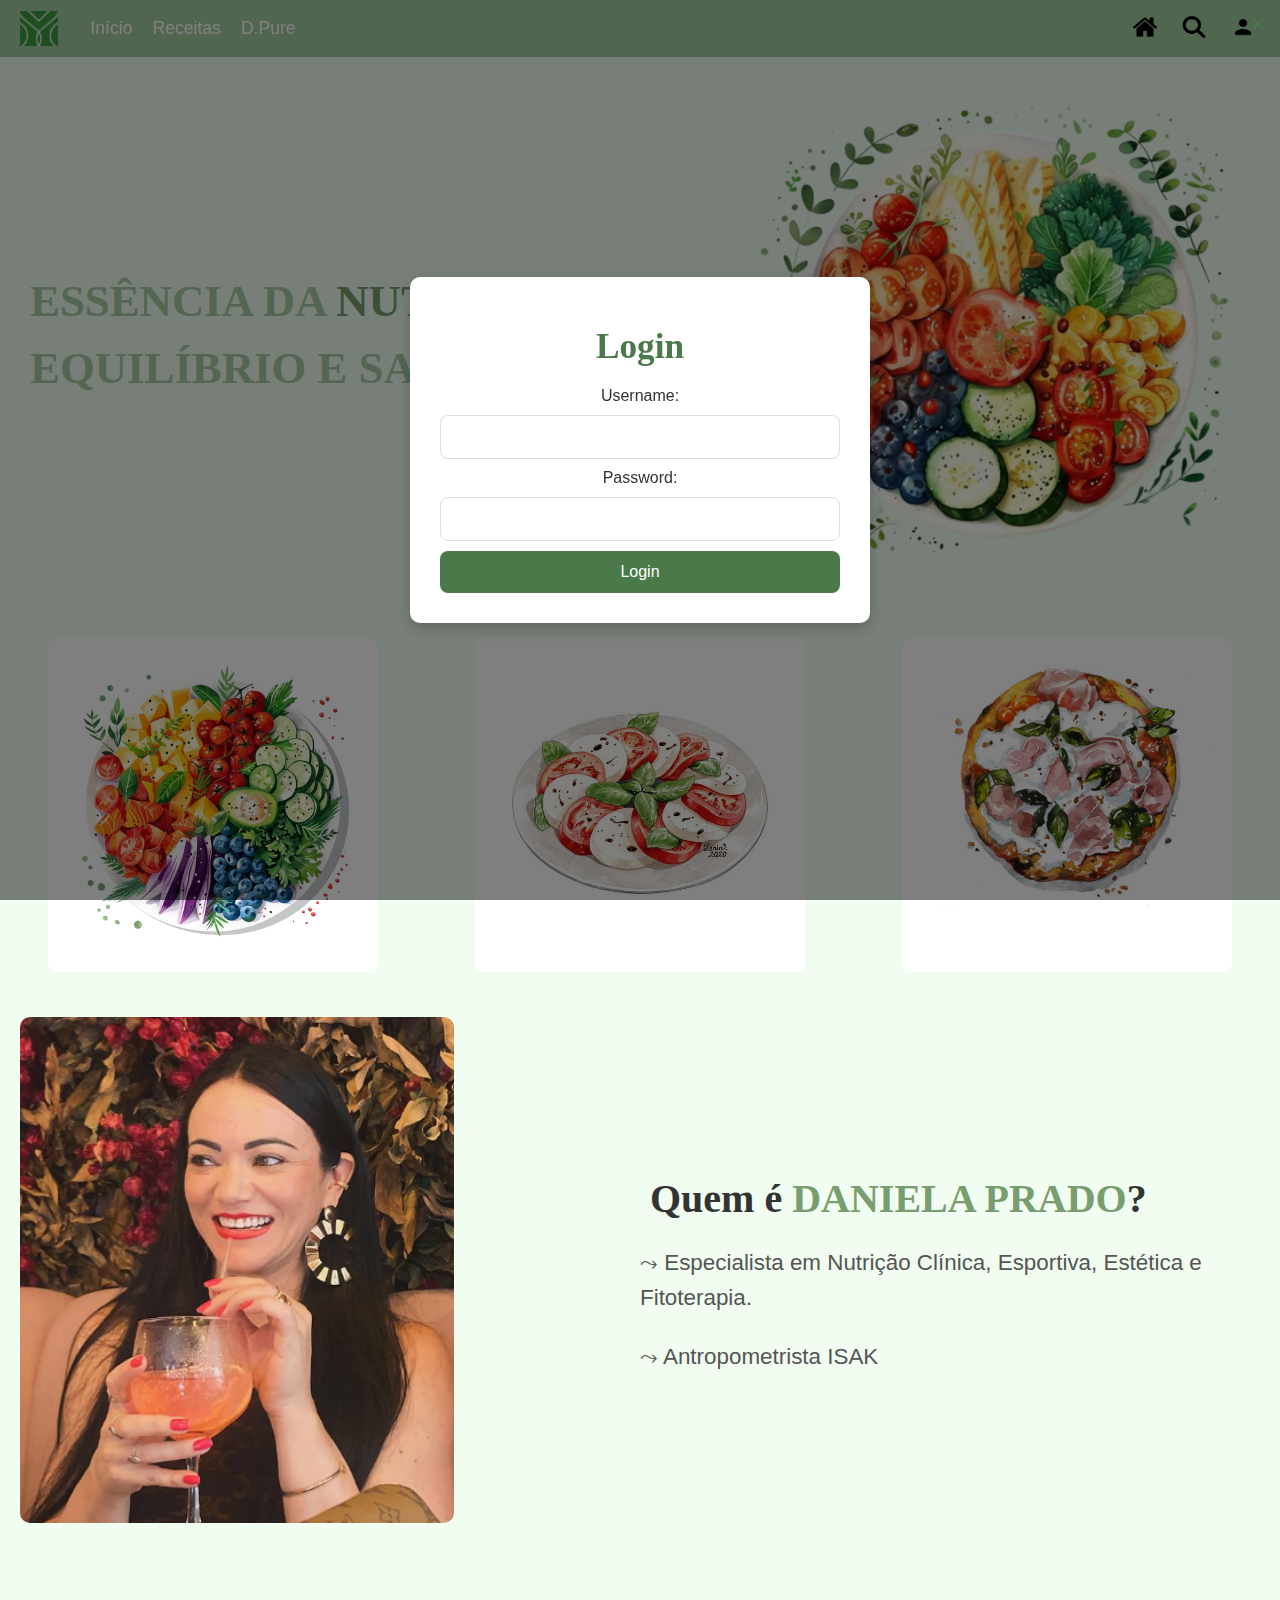
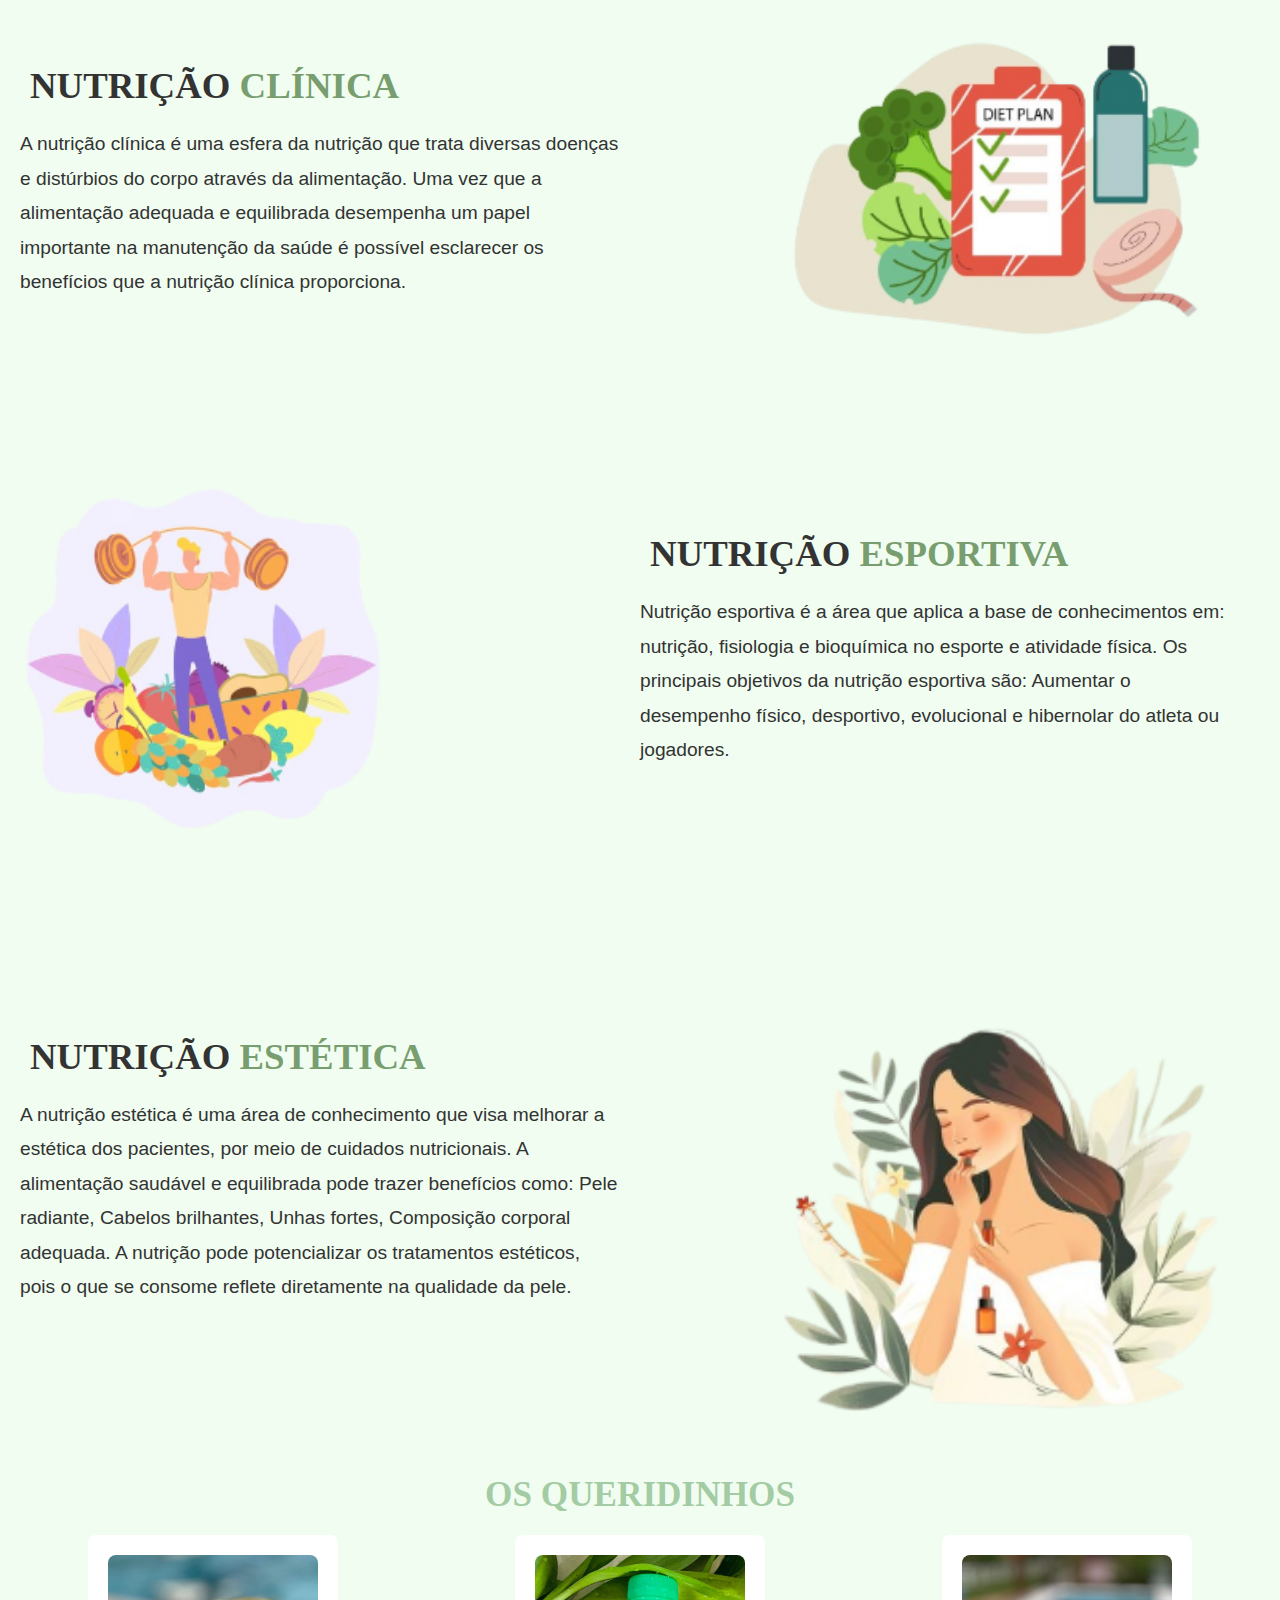
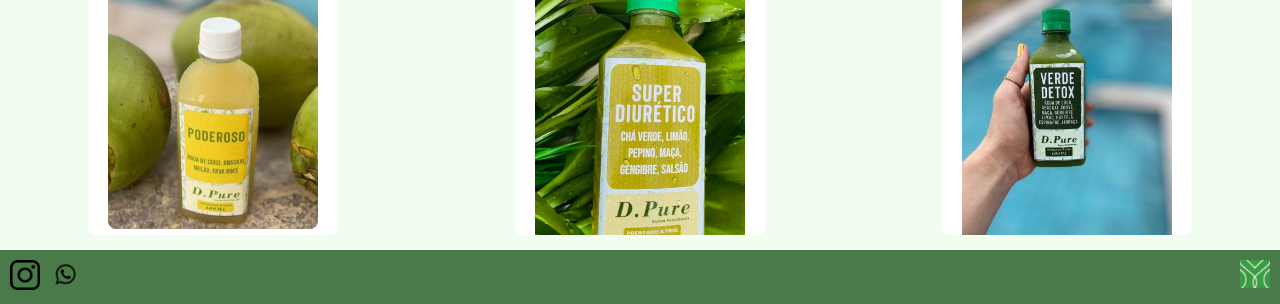
==== SEMINARIO_FINAL/index.html @ 7d07df60 "APRESENTAÇÃO FINAL WEB" ====
<!DOCTYPE html>
<html lang="en">
<head>
    <meta charset="UTF-8">
    <meta name="viewport" content="width=device-width, initial-scale=1.0">
    <title>DANIELA PRADO</title>
    <link rel="stylesheet" href="styles.css">
</head>
<body>
<!-- Navigation -->
<nav class="navbar">
    <img src="icons/logo.png" alt="Logo" class="logo-img"> <!-- Added logo -->
    <ul class="nav-links">
        <li><a href="index.html">Início</a></li>
        <li><a href="/recipes/recipes.html">Receitas</a></li>
        <li><a href="/SEMINARIO_FINAL/juice/juice.html#home">D.Pure</a></li>
    </ul>
    <div class="nav-icons">
        <button class="icon-btn"><img src="icons/home-draw.png" alt="Home"></button>
        <button class="icon-btn"><img src="icons/search-draw.png" alt="Search"></button>
        <button class="icon-btn" id="person-icon"><img src="icons/person-draw.png" alt="Login"></button>
    </div>
</nav>

<!-- Login Modal -->
<div id="login-modal" class="modal">
    <div class="modal-content">
        <span class="close">&times;</span>
        <h2>Login</h2>
        <form id="login-section">
            <label for="username">Username:</label>
            <input type="text" id="username" name="username">
            <label for="password">Password:</label>
            <input type="password" id="password" name="password">
            <button type="submit">Login</button>
        </form>
    </div>
</div>

<!-- Seção de Perfil -->
<div id="profile-section" style="display:none;">
    <h2 id="welcome-message"></h2>
    <p>Seja bem-vindo ao seu perfil.</p>
    <button id="logout-button">Sair</button>
</div>


<!-- Header -->
<header>
    <div class="header-content">
        <h1>ESSÊNCIA DA <span class="green-text">NUTRIÇÃO:</span></h1>
        <h1>EQUILÍBRIO E SAÚDE</h1>
    </div>
    <img src="image/image.png" alt="Header Image" class="header-img">
</header>

<!-- Famous Recipes Section -->
<section id="recipes">
    <div class="recipe-list">
        <div class="recipe">
            <a href="recipes/recipes.html">
                <img src="image/recipe1.png" alt="Recipe 1">
            </a>
        </div>
        <div class="recipe">
            <a href="recipes/recipes.html">
                <img src="image/recipe2.png" alt="Recipe 2">
            </a>
        </div>
        <div class="recipe">
            <a href="recipes/recipes.html">
                <img src="image/recipe3.png" alt="Recipe 3">
            </a>
        </div>
    </div>
</section>

<!-- About Section -->
<section id="about">
    <div class="about-container">
        <img src="image/daniela.png" alt="Imagem de Daniela">
        <div class="header-content">
            <h1>Quem é <span class="green-text">DANIELA PRADO</span>?</h1>
            <p>⤳ Especialista em Nutrição Clínica, Esportiva, Estética e Fitoterapia.</p>
            <p2>⤳ Antropometrista ISAK<p2>
        </div>
    </div>
</section>


<section id="diet">
    <div class="header-content">
        <h1>NUTRIÇÃO <span class="green-text">CLÍNICA</span></h1>
        <p>A nutrição clínica é uma esfera da nutrição que trata diversas
            doenças e distúrbios do corpo através da alimentação. Uma vez
            que a alimentação adequada e equilibrada desempenha um papel
            importante na manutenção da saúde é possível esclarecer os
            benefícios que a nutrição clínica proporciona.</p>
    </div>
    <img src="image/diet.png" alt="Header Image" class="header-img" width="400">
</section>
<section id="sport">
    <div class="sport-container">
        <img src="image/sport.png" alt="Sport Image" class="header-img">
        <div class="header-content">
            <h1>NUTRIÇÃO <span class="green-text">ESPORTIVA</span></h1>
            <p>Nutrição esportiva é a área que aplica a base de conhecimentos em:
                nutrição, fisiologia e bioquímica no esporte e atividade física.
                Os principais objetivos da nutrição esportiva são:
                Aumentar o desempenho físico, desportivo, evolucional e hibernolar do atleta ou jogadores.</p>
        </div>
    </div>
</section>
<section id="diet">
    <div class="header-content">
        <h1>NUTRIÇÃO <span class="green-text">ESTÉTICA</span></h1>
        <p>A nutrição estética é uma área de conhecimento que visa
            melhorar a estética dos pacientes, por meio de cuidados nutricionais.
            A alimentação saudável e equilibrada pode trazer benefícios como:
            Pele radiante, Cabelos brilhantes, Unhas fortes, Composição corporal adequada.
            A nutrição pode potencializar os tratamentos estéticos, pois o que se
            consome reflete diretamente na qualidade da pele.</p>
    </div>
    <img src="image/img.png" alt="Header Image" class="header-img" width="400">
</section>

<!-- Famous Juices Section -->
<section id="juices">
    <h2>OS QUERIDINHOS</h2>
    <div class="juice-list">
        <div class="juice">
            <a href="juice/juice.html">
                <img src="image/juice1.png" alt="Juice 1">
                <h3>PODEROSO</h3>
            </a>
        </div>
        <div class="juice">
            <a href="juice/juice.html">
                <img src="image/juice2.png" alt="Juice 2">
                <h3>SUPER DIURÉTICO</h3>
            </a>
        </div>
        <div class="juice">
            <a href="juice/juice.html">
                <img src="image/juice3.png" alt="Juice 3">
                <h3>VERDE DETOX</h3>
            </a>
        </div>
    </div>
</section>

<!-- Footer -->
<footer>
    <div class="social-icons">
        <a href="https://www.instagram.com/daniellapradonutri/"><img src="icons/instagram-draw.png" alt="Instagram"></a>
        <a href="https://whatsapp.com"><img src="icons/whatsapp-draw.png" alt="WhatsApp"></a>
    </div>
    <div class="logo">
        <img src="/icons/logo.png" alt="Logo">
    </div>
</footer>

<script src="script.js"></script>
</body>
</html>
---- SEMINARIO_FINAL/styles.css ----
body {
    margin: 0;
    font-family: Arial, sans-serif;
    background-color: #f0fdf0;
    color: #333;
    box-sizing: border-box;
}

/* Navbar */
.navbar {
    background-color: rgba(143, 191, 143, 0.8);
    padding: 10px 20px;
    display: flex;
    justify-content: space-between;
    align-items: center;
    position: sticky;
    top: 0;
    z-index: 1000;
    width: 100%;
    box-sizing: border-box;
}

.logo-img {
    max-width: 38px;
    height: auto;
}

.nav-links {
    list-style-type: none;
    display: flex;
    gap: 20px;
    padding-left: 0;
    margin: 0;
    margin-left: -800px; /* Move os links mais para a esquerda */
    hover: 20px;
}

.nav-links a {
    color: #fff;
    text-decoration: none;
    font-size: 1.1rem;
}

.nav-icons {
    display: flex;
    gap: 15px;
}
.icon-btn img {
    width: 24px;
    height: 24px;
}

.icon-btn {
    background-color: transparent;
    border: none;
    cursor: pointer;
    padding: 5px;
}

.icon-btn:hover {
    background-color: #648d5b;
    border-radius: 100%;
}

/* Header */
header {
    display: flex;
    justify-content: space-between;
    align-items: center;
    padding: 20px;
    background-color: #f0fdf0;
}

.header-content {
    flex: 1;
}

.header-content h1 .green-text {
    color: #789e6f;
}

.header-img {
    max-width: 40%;
    height: auto;
    padding: 1%;
}

/* Section Titles */
h1{
    font-family: Didot;
    font-size: 2.8rem;
    margin: 40px 10px;
    color: rgba(143, 191, 143, 0.8);

}
h2 {
    text-align: center;
    color: rgba(143, 191, 143, 0.8);
    margin: 40px 10px;
    font-size: 2.2rem;
    margin-bottom: 14px;
    font-family: Didot;

}

/* Recipes and Juices */
.recipe-list, .juice-list {
    display: flex;
    justify-content: space-around;
    margin-top: 20px;
}

.recipe, .juice {
    background-color: #fff;
    padding: 15px;
    border-radius: 8px;
    text-align: center;
    transition: transform 0.2s ease;
}

/* Para as receitas, mantendo a largura máxima da imagem */
.recipe img, .juice img {
    max-width: 300px;
}

/* Efeito de hover em receitas e sucos */
.recipe:hover, .juice:hover {
    transform: scale(1.05);
}

/* Para os sucos, as imagens estão com ajuste de tamanho, mantendo o estilo padronizado */
.juice {
    background-color: #fff;
    padding: 20px; /* Aumentando o padding ao redor da imagem */
    border-radius: 8px;
    text-align: center;
    width: 250px;
    height: 300px; /* Aumentando a altura para garantir mais espaço */
    display: flex;
    flex-direction: column;
    justify-content: flex-start; /* Garantir que o conteúdo comece no topo */
    align-items: center;
    box-sizing: border-box;
    overflow: hidden;
}

/* Estilo das imagens dos sucos */
.juice img {
    width: 100%;
    height: 100%;
    object-fit: cover;
    border-radius: 8px;
    margin-bottom: 15px; /* Espaço entre a imagem e o título */
}

/* Estilo para os títulos dos sucos */
.juice h3 {
    font-size: 1.2rem;
    color: #333;
    margin-top: 10px;
}

/* Efeito de hover nos sucos */
.juice:hover {
    transform: scale(1.05);
}

/* Estilo para os títulos das receitas */
.recipe h3 {
    font-size: 1.2rem;
    color: #333;
    margin-top: 10px;
}


/* Estilo para a seção About */
#about {
    padding: 20px;
}

.about-container {
    display: flex;
    align-items: center;
    justify-content: space-between;
    gap: 20px;
    width: 100%;
}

.about-container img {
    flex: 0 0 40%;
    max-width: 35%;
    height: auto;
    display: block;
    border-radius: 10px; /* Bordas arredondadas */
}

.about-container .header-content {
    flex: 1;
    max-width: 50%;
}

#about h1 {
    font-size: 2.5rem;
    font-weight: bold;
    color: #333;
    margin-bottom: 5px; /* Reduzindo a margem abaixo do título */
}

#about p {
    font-size: 1.4rem;
    line-height: 1.6;
    color: #555;
}
#about p2 {
    font-size: 1.4rem;
    line-height: 1.6;
    color: #555;
}


/* Section Diet */
#diet {
    display: flex;
    align-items: center;
    justify-content: space-between;
    padding: 20px;
    gap: 20px;
}

#diet .header-content {
    flex: 1;
}

#diet img {
    flex: 1;
    max-width: 40%;
    height: auto;
}

/* Section Sport */
#sport {
    padding:1px;
}
#diet h1 {
    font-size: 2.3rem; /* Aumente este valor conforme necessário */
    font-weight: bold; /* Deixa o texto mais grosso, se desejar */
    color: #333; /* Ajuste a cor, se necessário */
    text-align: left; /* Mantém o alinhamento à esquerda */
    margin-bottom: 20px; /* Espaçamento abaixo do título */
}

.sport-container {
    display: flex;
    flex-direction: row;
    align-items: center;
    justify-content: space-between;
    gap: 20px;
}

.sport-container img {
    flex: 1;
    max-width: 30%;
    height: auto;
}

.sport-container .header-content {
    flex: 1;
    max-width: 50%;
}
#sport h1 {
    font-size: 2.3rem; /* Aumente este valor conforme necessário */
    font-weight: bold; /* Deixa o texto mais grosso, se desejar */
    color: #333; /* Ajuste a cor, se necessário */
    text-align: left; /* Mantém o alinhamento à esquerda */
    margin-bottom: 20px; /* Espaçamento abaixo do título */
}


/* Limite de tamanho dos parágrafos */
#diet p, #sport p {
    max-width: 600px;
    line-height: 1.8;
    font-size: 1.2rem;
}


/* Modal Styles */
.modal {
    display: none;
    position: fixed;
    z-index: 1000;
    left: 0;
    top: 0;
    width: 100%;
    height: 100%;
    background-color: rgba(0, 0, 0, 0.5);
}

.modal-content {
    background-color: #fff;
    margin: 15% auto;
    padding: 20px;
    border-radius: 10px;
    width: 300px;
    text-align: center;
}

.close {
    position: absolute;
    top: 10px;
    right: 15px;
    font-size: 1.5rem;
    cursor: pointer;
}

/* Footer */
footer {
    background-color: #4A7A4A;
    color: white;
    padding: 10px;
    display: flex;
    justify-content: space-between;
}

.social-icons img, .logo img {
    width: 30px;
    height: auto;
}

.social-icons {
    display: flex;
    gap: 10px;
}

/* Ajustes de espaços entre seções */
section {
    margin-bottom: 5px; /* Reduzindo a margem entre as seções */
    padding-bottom: 10px; /* Ajuste o padding se necessário */
}

/* Ajustando os títulos das seções */
h2 {
    margin-top: 20px; /* Reduzindo o espaço acima dos títulos */
    margin-bottom:10px; /* Reduzindo o espaço abaixo dos títulos */
}

h1 {
    margin-top: 10px; /* Reduzindo o espaço acima do título */
    margin-bottom: 15px; /* Reduzindo o espaço abaixo do título */
}

/* Ajustes nas seções específicas */
#about, #diet, #sport {
    padding-top: 30px; /* Reduzindo o padding top para diminuir o espaço superior */
    padding-bottom: 20px; /* Ajuste o espaço inferior */
}

/* Responsividade */
@media screen and (max-width: 768px) {
    .nav-links {
        flex-direction: column;
        align-items: center;
    }

    .header-content {
        text-align: center;
    }

    .header-img {
        max-width: 100%;
    }

    .recipe-list, .juice-list {
        flex-direction: column;
    }

    .about-container {
        flex-direction: column;
        text-align: center;
    }

    .about-img {
        max-width: 80%;
        margin: 0 auto 20px;
    }

    /* Ajustes de espaços para telas pequenas */
    section {
        margin-bottom: 20px; /* Menos espaço entre as seções em telas pequenas */
        padding-bottom: 20px;
    }

    h2 {
        margin-top: 10px;
        margin-bottom: 15px;
    }

    h1 {
        margin-top: 5px;
        margin-bottom: 10px;
    }

    #about, #diet, #sport {
        padding-top: 20px;
        padding-bottom: 15px;
    }
}
/* Modal Styles */
.modal {
    display: none; /* Hidden by default */
    position: fixed;
    z-index: 1000;
    left: 0;
    top: 0;
    width: 100%;
    height: 100%;
    background-color: rgba(0, 0, 0, 0.5); /* Faded background */
    display: flex;
    justify-content: center;
    align-items: center;
}

/* Modal Content */
.modal-content {
    background-color: #ffffff;
    padding: 30px;
    border-radius: 10px;
    width: 400px;
    text-align: center;
    box-shadow: 0 5px 15px rgba(0, 0, 0, 0.2);
    transition: all 0.3s ease-in-out;
}

/* Close Button */
.close {
    position: absolute;
    top: 10px;
    right: 15px;
    font-size: 1.5rem;
    cursor: pointer;
    color: #4A7A4A; /* Color for close button */
}

/* Heading */
.modal h2 {
    color: #4A7A4A; /* Green heading color */
    margin-bottom: 20px;
}

/* Form Inputs */
input[type="text"], input[type="password"] {
    width: 100%;
    padding: 12px;
    margin: 10px 0;
    border: 1px solid #ddd;
    border-radius: 8px;
    font-size: 1rem;
    color: #333;
    box-sizing: border-box;
    transition: all 0.3s ease-in-out;
}

input[type="text"]:focus, input[type="password"]:focus {
    border-color: #4A7A4A; /* Green focus border */
    outline: none;
    box-shadow: 0 0 5px rgba(74, 122, 74, 0.5);
}

/* Submit Button */
button[type="submit"] {
    width: 100%;
    padding: 12px;
    background-color: #4A7A4A; /* Green button */
    color: white;
    border: none;
    border-radius: 8px;
    font-size: 1rem;
    cursor: pointer;
    transition: background-color 0.3s ease;
}

button[type="submit"]:hover {
    background-color: #3d6f3d; /* Darker green on hover */
}

/* Form Container */
form {
    display: flex;
    flex-direction: column;
    align-items: center;
}

/* Add spacing */
.modal-content form {
    margin-top: 20px;
}
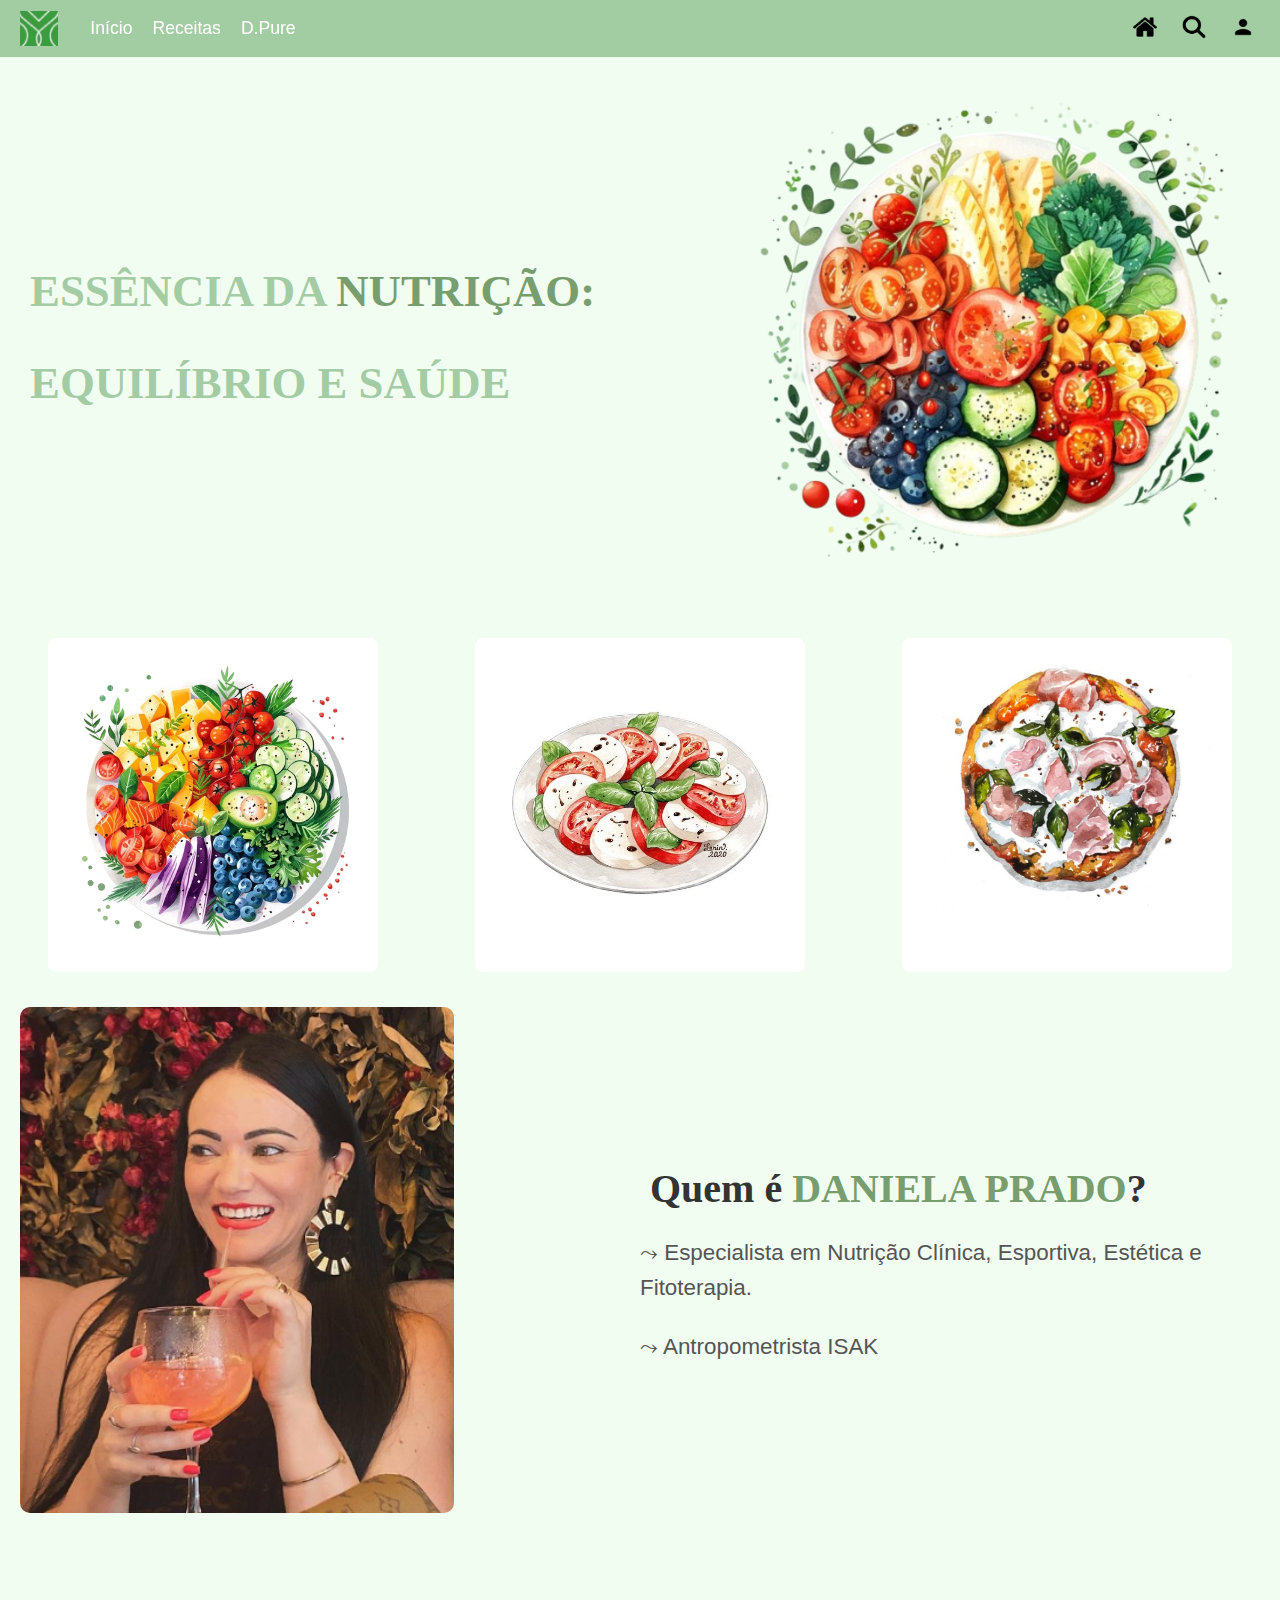
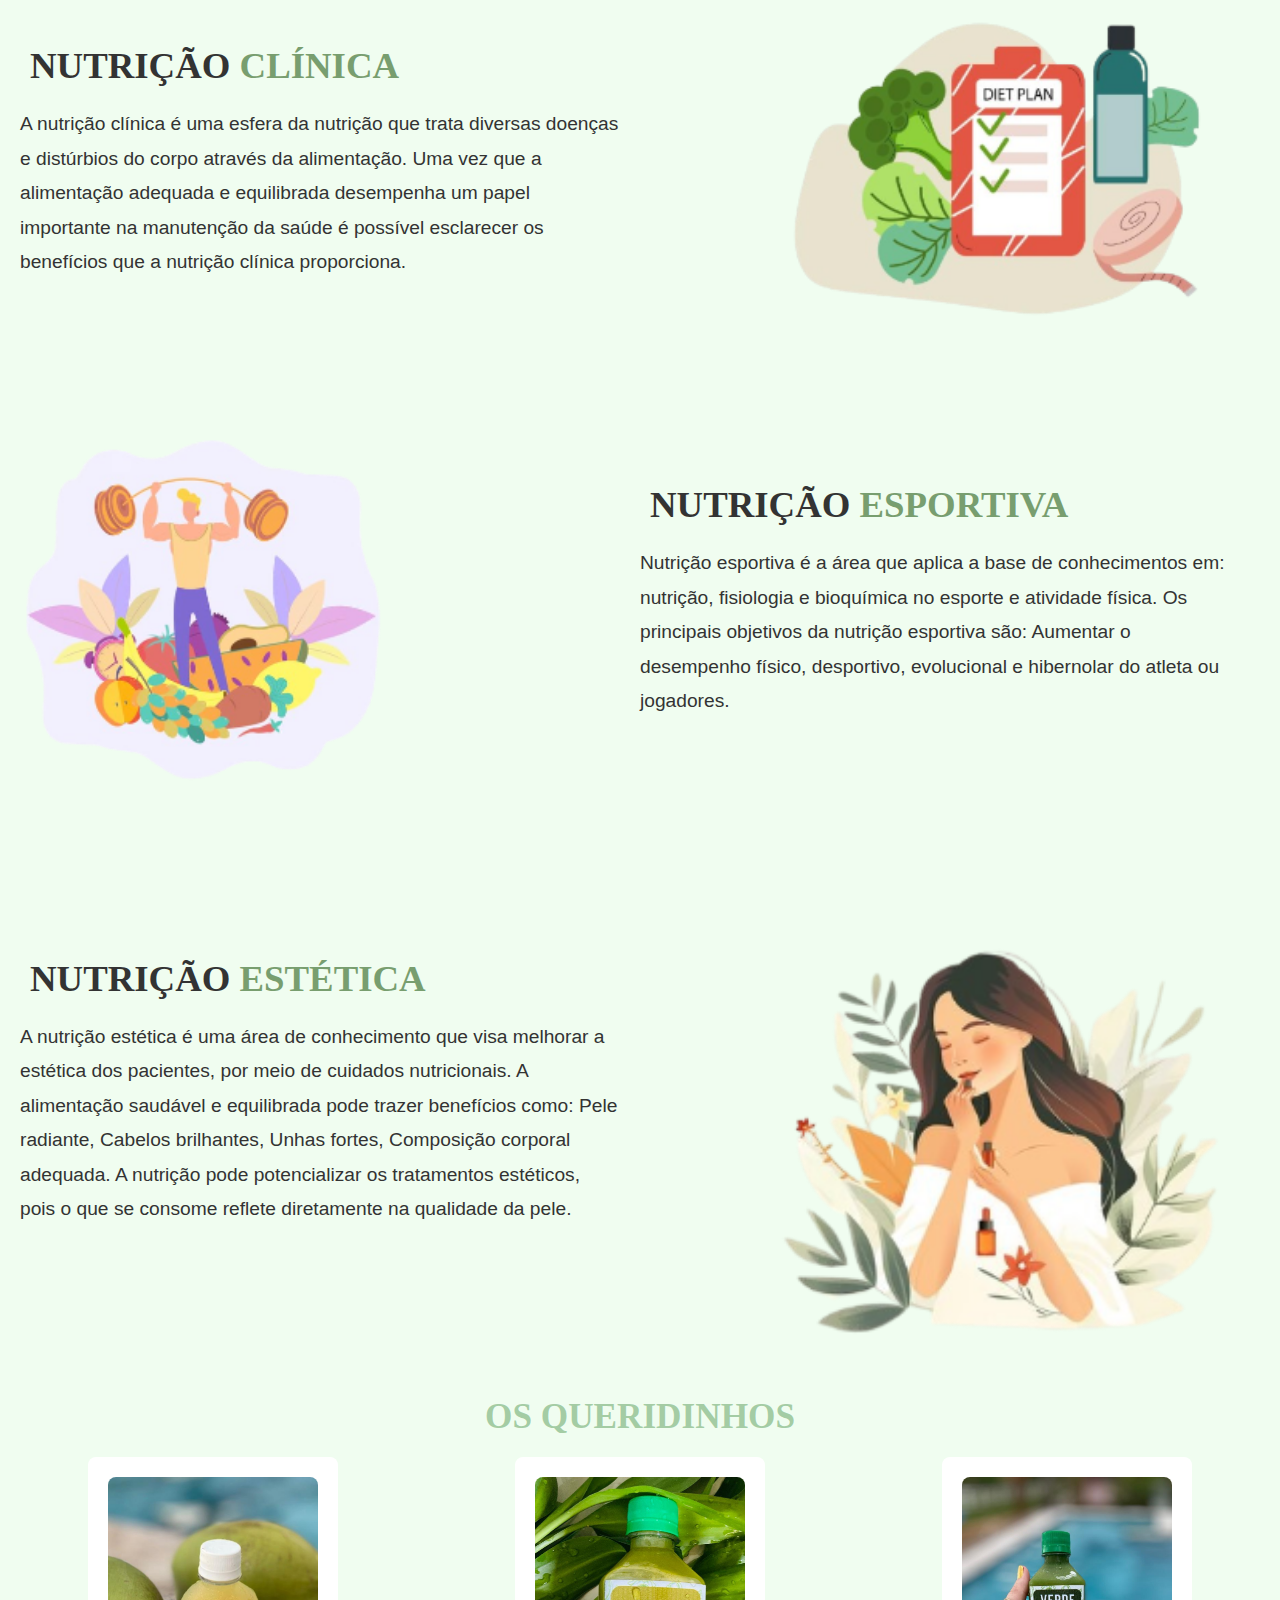
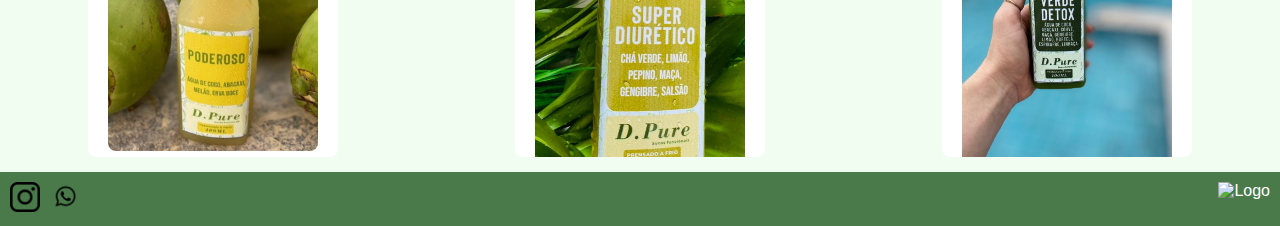
==== commit 7fd25538: "final" ====
--- a/SEMINARIO_FINAL/index.html
+++ b/SEMINARIO_FINAL/index.html
@@ -7,12 +7,12 @@
     <link rel="stylesheet" href="styles.css">
 </head>
 <body>
-<!-- Navigation -->
+
 <nav class="navbar">
-    <img src="icons/logo.png" alt="Logo" class="logo-img"> <!-- Added logo -->
+    <img src="icons/logo.png" alt="Logo" class="logo-img"> 
     <ul class="nav-links">
         <li><a href="index.html">Início</a></li>
-        <li><a href="/recipes/recipes.html">Receitas</a></li>
+        <li><a href="/SEMINARIO_FINAL/recipes/recipes.html#recipes">Receitas</a></li>
         <li><a href="/SEMINARIO_FINAL/juice/juice.html#home">D.Pure</a></li>
     </ul>
     <div class="nav-icons">
@@ -22,7 +22,6 @@
     </div>
 </nav>
 
-<!-- Login Modal -->
 <div id="login-modal" class="modal">
     <div class="modal-content">
         <span class="close">&times;</span>
@@ -37,7 +36,7 @@
     </div>
 </div>
 
-<!-- Seção de Perfil -->
+
 <div id="profile-section" style="display:none;">
     <h2 id="welcome-message"></h2>
     <p>Seja bem-vindo ao seu perfil.</p>
@@ -45,7 +44,6 @@
 </div>
 
 
-<!-- Header -->
 <header>
     <div class="header-content">
         <h1>ESSÊNCIA DA <span class="green-text">NUTRIÇÃO:</span></h1>
@@ -54,7 +52,6 @@
     <img src="image/image.png" alt="Header Image" class="header-img">
 </header>
 
-<!-- Famous Recipes Section -->
 <section id="recipes">
     <div class="recipe-list">
         <div class="recipe">
@@ -75,7 +72,7 @@
     </div>
 </section>
 
-<!-- About Section -->
+
 <section id="about">
     <div class="about-container">
         <img src="image/daniela.png" alt="Imagem de Daniela">
@@ -124,24 +121,24 @@
     <img src="image/img.png" alt="Header Image" class="header-img" width="400">
 </section>
 
-<!-- Famous Juices Section -->
+
 <section id="juices">
     <h2>OS QUERIDINHOS</h2>
     <div class="juice-list">
         <div class="juice">
-            <a href="juice/juice.html">
+            <a href="/SEMINARIO_FINAL/juice/juice.html#home">
                 <img src="image/juice1.png" alt="Juice 1">
                 <h3>PODEROSO</h3>
             </a>
         </div>
         <div class="juice">
-            <a href="juice/juice.html">
+            <a href="/SEMINARIO_FINAL/juice/juice.html#home">
                 <img src="image/juice2.png" alt="Juice 2">
                 <h3>SUPER DIURÉTICO</h3>
             </a>
         </div>
         <div class="juice">
-            <a href="juice/juice.html">
+            <a href="/SEMINARIO_FINAL/juice/juice.html#home">
                 <img src="image/juice3.png" alt="Juice 3">
                 <h3>VERDE DETOX</h3>
             </a>
@@ -149,7 +146,7 @@
     </div>
 </section>
 
-<!-- Footer -->
+
 <footer>
     <div class="social-icons">
         <a href="https://www.instagram.com/daniellapradonutri/"><img src="icons/instagram-draw.png" alt="Instagram"></a>
--- a/SEMINARIO_FINAL/styles.css
+++ b/SEMINARIO_FINAL/styles.css
@@ -6,7 +6,6 @@
     box-sizing: border-box;
 }
 
-/* Navbar */
 .navbar {
     background-color: rgba(143, 191, 143, 0.8);
     padding: 10px 20px;
@@ -31,7 +30,7 @@
     gap: 20px;
     padding-left: 0;
     margin: 0;
-    margin-left: -800px; /* Move os links mais para a esquerda */
+    margin-left: -800px;
     hover: 20px;
 }
 
@@ -62,7 +61,6 @@
     border-radius: 100%;
 }
 
-/* Header */
 header {
     display: flex;
     justify-content: space-between;
@@ -85,7 +83,6 @@
     padding: 1%;
 }
 
-/* Section Titles */
 h1{
     font-family: Didot;
     font-size: 2.8rem;
@@ -103,7 +100,6 @@
 
 }
 
-/* Recipes and Juices */
 .recipe-list, .juice-list {
     display: flex;
     justify-content: space-around;
@@ -118,54 +114,50 @@
     transition: transform 0.2s ease;
 }
 
-/* Para as receitas, mantendo a largura máxima da imagem */
 .recipe img, .juice img {
     max-width: 300px;
 }
 
-/* Efeito de hover em receitas e sucos */
 .recipe:hover, .juice:hover {
     transform: scale(1.05);
 }
 
-/* Para os sucos, as imagens estão com ajuste de tamanho, mantendo o estilo padronizado */
 .juice {
     background-color: #fff;
-    padding: 20px; /* Aumentando o padding ao redor da imagem */
+    padding: 20px;
     border-radius: 8px;
     text-align: center;
     width: 250px;
-    height: 300px; /* Aumentando a altura para garantir mais espaço */
+    height: 300px;
     display: flex;
     flex-direction: column;
-    justify-content: flex-start; /* Garantir que o conteúdo comece no topo */
+    justify-content: flex-start; 
     align-items: center;
     box-sizing: border-box;
     overflow: hidden;
 }
 
-/* Estilo das imagens dos sucos */
+
 .juice img {
     width: 100%;
     height: 100%;
     object-fit: cover;
     border-radius: 8px;
-    margin-bottom: 15px; /* Espaço entre a imagem e o título */
-}
-
-/* Estilo para os títulos dos sucos */
+    margin-bottom: 15px;
+}
+
+
 .juice h3 {
     font-size: 1.2rem;
     color: #333;
     margin-top: 10px;
 }
 
-/* Efeito de hover nos sucos */
+
 .juice:hover {
     transform: scale(1.05);
 }
 
-/* Estilo para os títulos das receitas */
 .recipe h3 {
     font-size: 1.2rem;
     color: #333;
@@ -173,7 +165,7 @@
 }
 
 
-/* Estilo para a seção About */
+
 #about {
     padding: 20px;
 }
@@ -191,7 +183,7 @@
     max-width: 35%;
     height: auto;
     display: block;
-    border-radius: 10px; /* Bordas arredondadas */
+    border-radius: 10px;
 }
 
 .about-container .header-content {
@@ -203,7 +195,7 @@
     font-size: 2.5rem;
     font-weight: bold;
     color: #333;
-    margin-bottom: 5px; /* Reduzindo a margem abaixo do título */
+    margin-bottom: 5px; 
 }
 
 #about p {
@@ -218,7 +210,6 @@
 }
 
 
-/* Section Diet */
 #diet {
     display: flex;
     align-items: center;
@@ -237,16 +228,15 @@
     height: auto;
 }
 
-/* Section Sport */
 #sport {
     padding:1px;
 }
 #diet h1 {
-    font-size: 2.3rem; /* Aumente este valor conforme necessário */
-    font-weight: bold; /* Deixa o texto mais grosso, se desejar */
-    color: #333; /* Ajuste a cor, se necessário */
-    text-align: left; /* Mantém o alinhamento à esquerda */
-    margin-bottom: 20px; /* Espaçamento abaixo do título */
+    font-size: 2.3rem; 
+    font-weight: bold;
+    color: #333;
+    text-align: left;
+    margin-bottom: 20px;
 }
 
 .sport-container {
@@ -268,23 +258,20 @@
     max-width: 50%;
 }
 #sport h1 {
-    font-size: 2.3rem; /* Aumente este valor conforme necessário */
-    font-weight: bold; /* Deixa o texto mais grosso, se desejar */
-    color: #333; /* Ajuste a cor, se necessário */
-    text-align: left; /* Mantém o alinhamento à esquerda */
-    margin-bottom: 20px; /* Espaçamento abaixo do título */
-}
-
-
-/* Limite de tamanho dos parágrafos */
+    font-size: 2.3rem;
+    font-weight: bold; 
+    color: #333;
+    text-align: left;
+    margin-bottom: 20px; 
+}
+
+
 #diet p, #sport p {
     max-width: 600px;
     line-height: 1.8;
     font-size: 1.2rem;
 }
 
-
-/* Modal Styles */
 .modal {
     display: none;
     position: fixed;
@@ -313,7 +300,6 @@
     cursor: pointer;
 }
 
-/* Footer */
 footer {
     background-color: #4A7A4A;
     color: white;
@@ -332,30 +318,26 @@
     gap: 10px;
 }
 
-/* Ajustes de espaços entre seções */
 section {
-    margin-bottom: 5px; /* Reduzindo a margem entre as seções */
-    padding-bottom: 10px; /* Ajuste o padding se necessário */
-}
-
-/* Ajustando os títulos das seções */
+    margin-bottom: 5px; 
+    padding-bottom: 10px;
+
+
 h2 {
-    margin-top: 20px; /* Reduzindo o espaço acima dos títulos */
-    margin-bottom:10px; /* Reduzindo o espaço abaixo dos títulos */
+    margin-top: 20px; 
+    margin-bottom:10px;
 }
 
 h1 {
-    margin-top: 10px; /* Reduzindo o espaço acima do título */
-    margin-bottom: 15px; /* Reduzindo o espaço abaixo do título */
-}
-
-/* Ajustes nas seções específicas */
+    margin-top: 10px;
+    margin-bottom: 15px; 
+}
+
 #about, #diet, #sport {
-    padding-top: 30px; /* Reduzindo o padding top para diminuir o espaço superior */
-    padding-bottom: 20px; /* Ajuste o espaço inferior */
-}
-
-/* Responsividade */
+    padding-top: 30px;
+    padding-bottom: 20px;
+}
+
 @media screen and (max-width: 768px) {
     .nav-links {
         flex-direction: column;
@@ -384,9 +366,8 @@
         margin: 0 auto 20px;
     }
 
-    /* Ajustes de espaços para telas pequenas */
     section {
-        margin-bottom: 20px; /* Menos espaço entre as seções em telas pequenas */
+        margin-bottom: 20px;
         padding-bottom: 20px;
     }
 
@@ -405,22 +386,20 @@
         padding-bottom: 15px;
     }
 }
-/* Modal Styles */
 .modal {
-    display: none; /* Hidden by default */
+    display: none;
     position: fixed;
     z-index: 1000;
     left: 0;
     top: 0;
     width: 100%;
     height: 100%;
-    background-color: rgba(0, 0, 0, 0.5); /* Faded background */
+    background-color: rgba(0, 0, 0, 0.5);
     display: flex;
     justify-content: center;
     align-items: center;
 }
 
-/* Modal Content */
 .modal-content {
     background-color: #ffffff;
     padding: 30px;
@@ -431,23 +410,21 @@
     transition: all 0.3s ease-in-out;
 }
 
-/* Close Button */
+
 .close {
     position: absolute;
     top: 10px;
     right: 15px;
     font-size: 1.5rem;
     cursor: pointer;
-    color: #4A7A4A; /* Color for close button */
-}
-
-/* Heading */
+    color: #4A7A4A;
+}
+
 .modal h2 {
-    color: #4A7A4A; /* Green heading color */
+    color: #4A7A4A;
     margin-bottom: 20px;
 }
 
-/* Form Inputs */
 input[type="text"], input[type="password"] {
     width: 100%;
     padding: 12px;
@@ -461,16 +438,15 @@
 }
 
 input[type="text"]:focus, input[type="password"]:focus {
-    border-color: #4A7A4A; /* Green focus border */
+    border-color: #4A7A4A;
     outline: none;
     box-shadow: 0 0 5px rgba(74, 122, 74, 0.5);
 }
 
-/* Submit Button */
 button[type="submit"] {
     width: 100%;
     padding: 12px;
-    background-color: #4A7A4A; /* Green button */
+    background-color: #4A7A4A;
     color: white;
     border: none;
     border-radius: 8px;
@@ -480,17 +456,16 @@
 }
 
 button[type="submit"]:hover {
-    background-color: #3d6f3d; /* Darker green on hover */
-}
-
-/* Form Container */
+    background-color: #3d6f3d;
+}
+
+
 form {
     display: flex;
     flex-direction: column;
     align-items: center;
 }
 
-/* Add spacing */
 .modal-content form {
     margin-top: 20px;
 }
